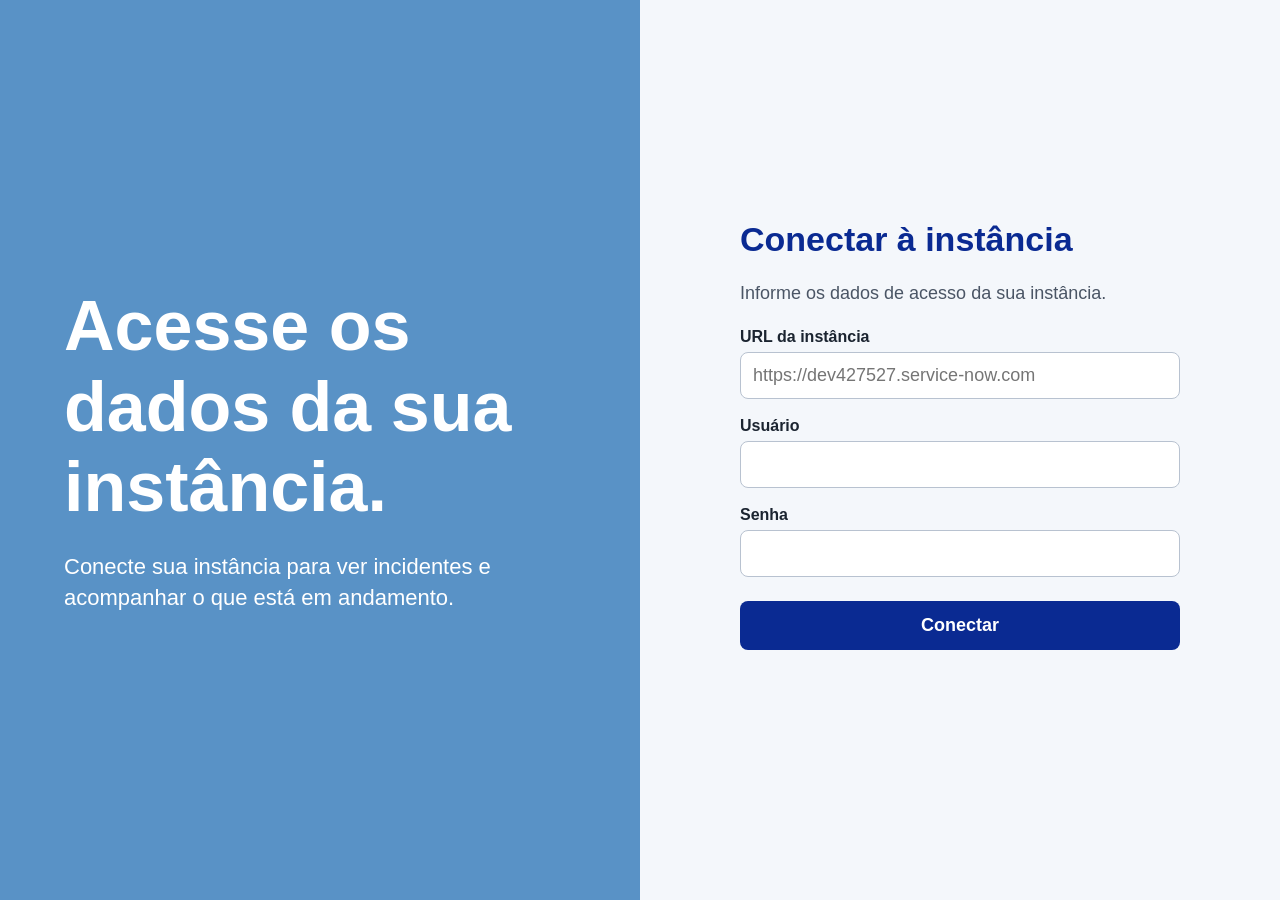
==== index.html @ 976cc43a "Adiciona tela de conexão e estrutura do painel." ====
<!DOCTYPE html>
<html lang="pt-BR">
<head>
    <meta charset="UTF-8">
    <meta name="viewport" content="width=device-width, initial-scale=1.0">
    <title>Treinamento</title>
    <link rel="stylesheet" href="estilo.css">
</head>
<body>
    <div class="esquerda">
        <h1>Acesse os dados da sua instância.</h1>
        <p>Conecte sua instância para ver incidentes e acompanhar o que está em andamento.</p>
    </div>
    
    <div class="direita">
        <form>
            <h2>Conectar à instância</h2>
            <p class="subtitulo">Informe os dados de acesso da sua instância.</p>

        <label for="url">URL da instância</label>
        <input id="url" type="text" placeholder="https://dev427527.service-now.com">

        <label for="usuario">Usuário</label>
        <input id="usuario" type="text">

        <label for="senha">Senha</label>
        <input id="senha" type="password">

        <button type="button" onclick="conectar()">Conectar</button>
        </form>

        <p id="erro"></p>
    </div>

    <script>
        const conectar = () => {
            const url = document.getElementById("url");
            const usuario = document.getElementById("usuario");
            const senha = document.getElementById("senha");
            const erro = document.getElementById("erro");
            
            erro.textContent = "";
            url.classList.remove("invalido");
            usuario.classList.remove("invalido");
            senha.classList.remove("invalido");

            let vazio = false;

            if(url.value == ""){
                url.classList.add("invalido");
                vazio = true;
            }

            if(usuario.value == ""){
                usuario.classList.add("invalido");
                vazio = true;
            }

            if(senha.value == ""){
                senha.classList.add("invalido");
                vazio = true;
            }

            if(vazio){
                erro.textContent = "Preencha todos os campos.";
            }
            else{
                const credenciais = btoa(`${usuario.value}:${senha.value}`);
                fetch(`${url.value}/api/now/table/incident?sysparm_limit=1`,{
                    headers: {Authorization: `Basic ${credenciais}`},
                })
                .then((resposta) => {
                    if(resposta.status == 401){
                        erro.textContent = "Usuário ou senha inválidos";
                    }
                    else if(resposta.ok){
                        sessionStorage.setItem("url", url.value);
                        sessionStorage.setItem("usuario", usuario.value);
                        sessionStorage.setItem("senha", senha.value);
                        window.location.href = "painel.html";
                    }
                    else{
                        erro.textContent = "Erro " +resposta.status;
                    }
                })
                .catch(() => {
                    erro.textContent = "Não foi possível conectar."
                });
            }
        };
    </script>
</body>
</html>
---- estilo.css ----
*{
    box-sizing: border-box;
}

body{
    margin: 0;
    display: flex;
    min-height: 100vh;
    font-family: Arial, Helvetica, sans-serif;
}

.esquerda{
    padding: 64px;
    display: flex;
    flex-direction: column;
    justify-content: center;
    color: white;
    width: 50%;
    background-color: #5992c6;
}

.esquerda p{
    max-width: 480px;
    margin: 24px 0 0;
    font-size: 22px;
    line-height: 1.4;
}
.esquerda h1{
    margin: 0;
    max-width: 520px;
    font-size: 70px;
    line-height: 1.15;
}

.direita{
    color: #1b2430;
    padding: 32px;
    width: 50%;
    background-color: #f4f7fb;
    display: flex;
    flex-direction: column;
    justify-content: center;
    align-items: center;
}


form{
    display: flex;
    flex-direction: column;
    width: 100%;
    max-width: 440px;
}

form h2{
    margin: 0 0 24px;
    font-size: 34px;
    color: #0a2a92;
}

.subtitulo{
    margin: 0 0 24px;
    font-size: 18px;
    color: #4a5565;
}

input{
    font-size: 18px;
    padding: 12px;
    margin-bottom: 18px;
    border: 1px solid #b8c2d0;
    border-radius: 8px;
    background-color: white;
}

input:focus{
    outline: 2px solid #5992c6;
    border-color: #5992c6;
}

.invalido{
    border: 5px solid #000636;
}

button{
    margin-top: 6px;
    padding: 14px;
    font-size: 18px;
    font-weight: bold;
    color: white;
    background-color: #0a2a92;
    border: none;
    border-radius: 8px;
    cursor: pointer;
}
button:hover{
    background-color: #5992c6;
}

label{
    margin-bottom: 6px;
    color: #1b2430;
    font-size: 16px;
    font-weight: bold;
}

#erro{
    width: 100%;
    max-width: 440px;
    margin-top: 16px;
    color: #000636;
    font-size: 15px;
}
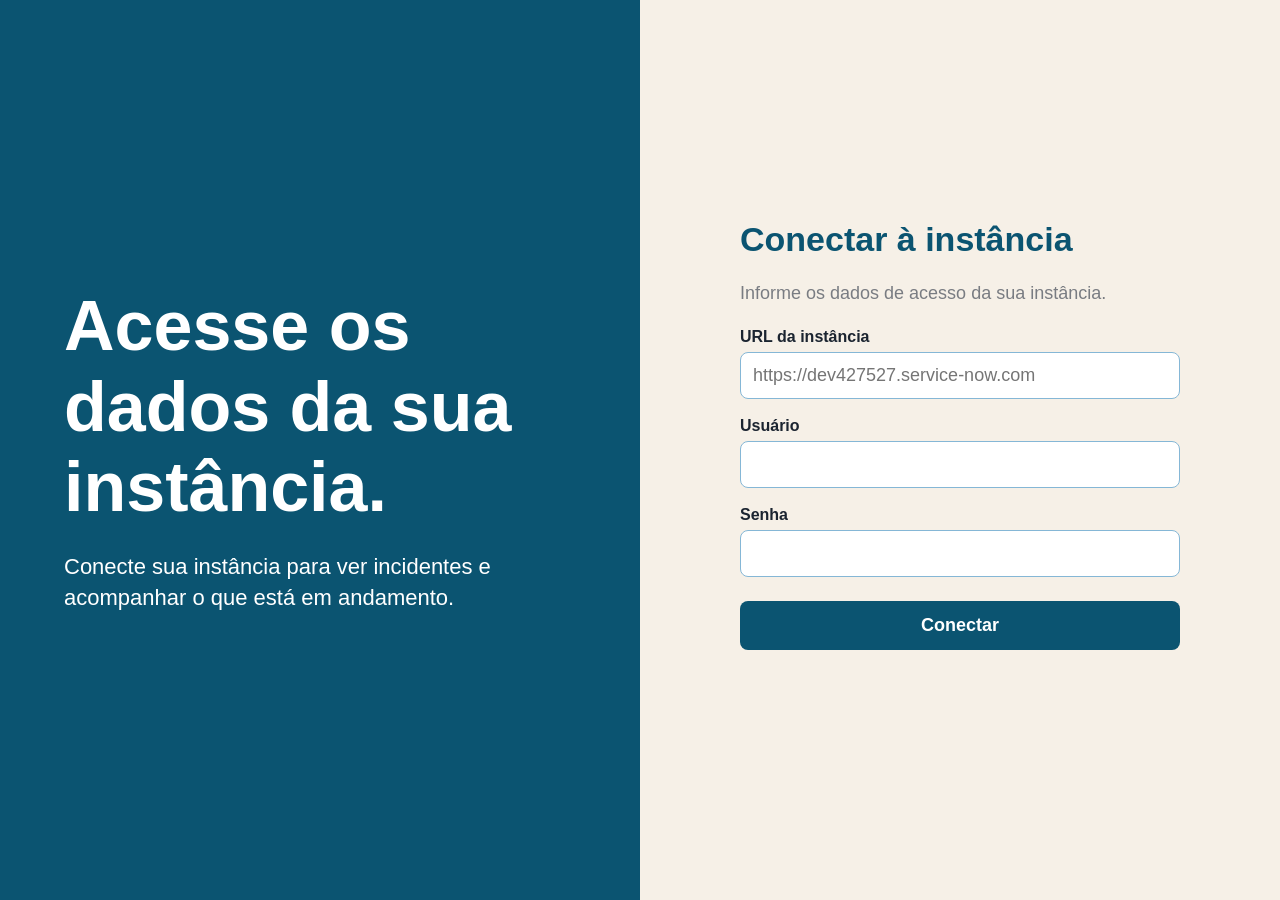
==== commit 363aba7a: "Refatora separando CSS, movendo scripts para JS e aplicando outras cores - Separa o CSS em painel.cs" ====
--- a/index.html
+++ b/index.html
@@ -1,93 +1,38 @@
-<!DOCTYPE html>
-<html lang="pt-BR">
-<head>
-    <meta charset="UTF-8">
-    <meta name="viewport" content="width=device-width, initial-scale=1.0">
-    <title>Treinamento</title>
-    <link rel="stylesheet" href="estilo.css">
-</head>
-<body>
-    <div class="esquerda">
-        <h1>Acesse os dados da sua instância.</h1>
-        <p>Conecte sua instância para ver incidentes e acompanhar o que está em andamento.</p>
-    </div>
-    
-    <div class="direita">
-        <form>
-            <h2>Conectar à instância</h2>
-            <p class="subtitulo">Informe os dados de acesso da sua instância.</p>
-
-        <label for="url">URL da instância</label>
-        <input id="url" type="text" placeholder="https://dev427527.service-now.com">
-
-        <label for="usuario">Usuário</label>
-        <input id="usuario" type="text">
-
-        <label for="senha">Senha</label>
-        <input id="senha" type="password">
-
-        <button type="button" onclick="conectar()">Conectar</button>
-        </form>
-
-        <p id="erro"></p>
-    </div>
-
-    <script>
-        const conectar = () => {
-            const url = document.getElementById("url");
-            const usuario = document.getElementById("usuario");
-            const senha = document.getElementById("senha");
-            const erro = document.getElementById("erro");
-            
-            erro.textContent = "";
-            url.classList.remove("invalido");
-            usuario.classList.remove("invalido");
-            senha.classList.remove("invalido");
-
-            let vazio = false;
-
-            if(url.value == ""){
-                url.classList.add("invalido");
-                vazio = true;
-            }
-
-            if(usuario.value == ""){
-                usuario.classList.add("invalido");
-                vazio = true;
-            }
-
-            if(senha.value == ""){
-                senha.classList.add("invalido");
-                vazio = true;
-            }
-
-            if(vazio){
-                erro.textContent = "Preencha todos os campos.";
-            }
-            else{
-                const credenciais = btoa(`${usuario.value}:${senha.value}`);
-                fetch(`${url.value}/api/now/table/incident?sysparm_limit=1`,{
-                    headers: {Authorization: `Basic ${credenciais}`},
-                })
-                .then((resposta) => {
-                    if(resposta.status == 401){
-                        erro.textContent = "Usuário ou senha inválidos";
-                    }
-                    else if(resposta.ok){
-                        sessionStorage.setItem("url", url.value);
-                        sessionStorage.setItem("usuario", usuario.value);
-                        sessionStorage.setItem("senha", senha.value);
-                        window.location.href = "painel.html";
-                    }
-                    else{
-                        erro.textContent = "Erro " +resposta.status;
-                    }
-                })
-                .catch(() => {
-                    erro.textContent = "Não foi possível conectar."
-                });
-            }
-        };
-    </script>
-</body>
+<!DOCTYPE html>
+<html lang="pt-BR">
+<head>
+    <meta charset="UTF-8">
+    <meta name="viewport" content="width=device-width, initial-scale=1.0">
+    <title>Treinamento</title>
+    <link rel="stylesheet" href="index.css">
+</head>
+<body>
+    <div class="esquerda">
+        <h1>Acesse os dados da sua instância.</h1>
+        <p>Conecte sua instância para ver incidentes e acompanhar o que está em andamento.</p>
+    </div>
+    
+    <div class="direita">
+        <form>
+            <h2>Conectar à instância</h2>
+            <p class="subtitulo">Informe os dados de acesso da sua instância.</p>
+
+        <label for="url">URL da instância</label>
+        <input id="url" type="text" placeholder="https://dev427527.service-now.com">
+
+        <label for="usuario">Usuário</label>
+        <input id="usuario" type="text">
+
+        <label for="senha">Senha</label>
+        <input id="senha" type="password">
+
+        <button type="button" onclick="conectar()">Conectar</button>
+        </form>
+
+        <p id="erro"></p>
+    </div>
+
+    <script src="index.js"></script>
+
+</body>
 </html>
--- a/index.css
+++ b/index.css
@@ -0,0 +1,112 @@
+*{
+    box-sizing: border-box;
+}
+
+body{
+    margin: 0;
+    display: flex;
+    min-height: 100vh;
+    font-family: Arial, Helvetica, sans-serif;
+}
+
+.esquerda{
+    padding: 64px;
+    display: flex;
+    flex-direction: column;
+    justify-content: center;
+    color: white;
+    width: 50%;
+    background-color: #0B5471;
+}
+
+.esquerda p{
+    max-width: 480px;
+    margin: 24px 0 0;
+    font-size: 22px;
+    line-height: 1.4;
+}
+.esquerda h1{
+    margin: 0;
+    max-width: 520px;
+    font-size: 70px;
+    line-height: 1.15;
+}
+
+.direita{
+    color: #1b2430;
+    padding: 32px;
+    width: 50%;
+    background-color: #f6f0e7;
+    display: flex;
+    flex-direction: column;
+    justify-content: center;
+    align-items: center;
+}
+
+
+form{
+    display: flex;
+    flex-direction: column;
+    width: 100%;
+    max-width: 440px;
+}
+
+form h2{
+    margin: 0 0 24px;
+    font-size: 34px;
+    color: #0B5471;
+}
+
+.subtitulo{
+    margin: 0 0 24px;
+    font-size: 18px;
+    color: #797c82;
+}
+
+input{
+    font-size: 18px;
+    padding: 12px;
+    margin-bottom: 18px;
+    border: 1px solid #85b7d6;
+    border-radius: 8px;
+    background-color: white;
+}
+
+input:focus{
+    outline: 2px solid #85b7d6;
+    border-color: #85b7d6;
+}
+
+.invalido{
+    border: 5px solid #633431;
+}
+
+button{
+    margin-top: 6px;
+    padding: 14px;
+    font-size: 18px;
+    font-weight: bold;
+    color: white;
+    background-color: #0B5471;
+    border: none;
+    border-radius: 8px;
+    cursor: pointer;
+}
+button:hover{
+    background-color: #083F56;
+}
+
+label{
+    margin-bottom: 6px;
+    color: #1b2430;
+    font-size: 16px;
+    font-weight: bold;
+}
+
+#erro{
+    width: 100%;
+    max-width: 440px;
+    margin-top: 16px;
+    color: #633431;
+    font-size: 15px;
+}
